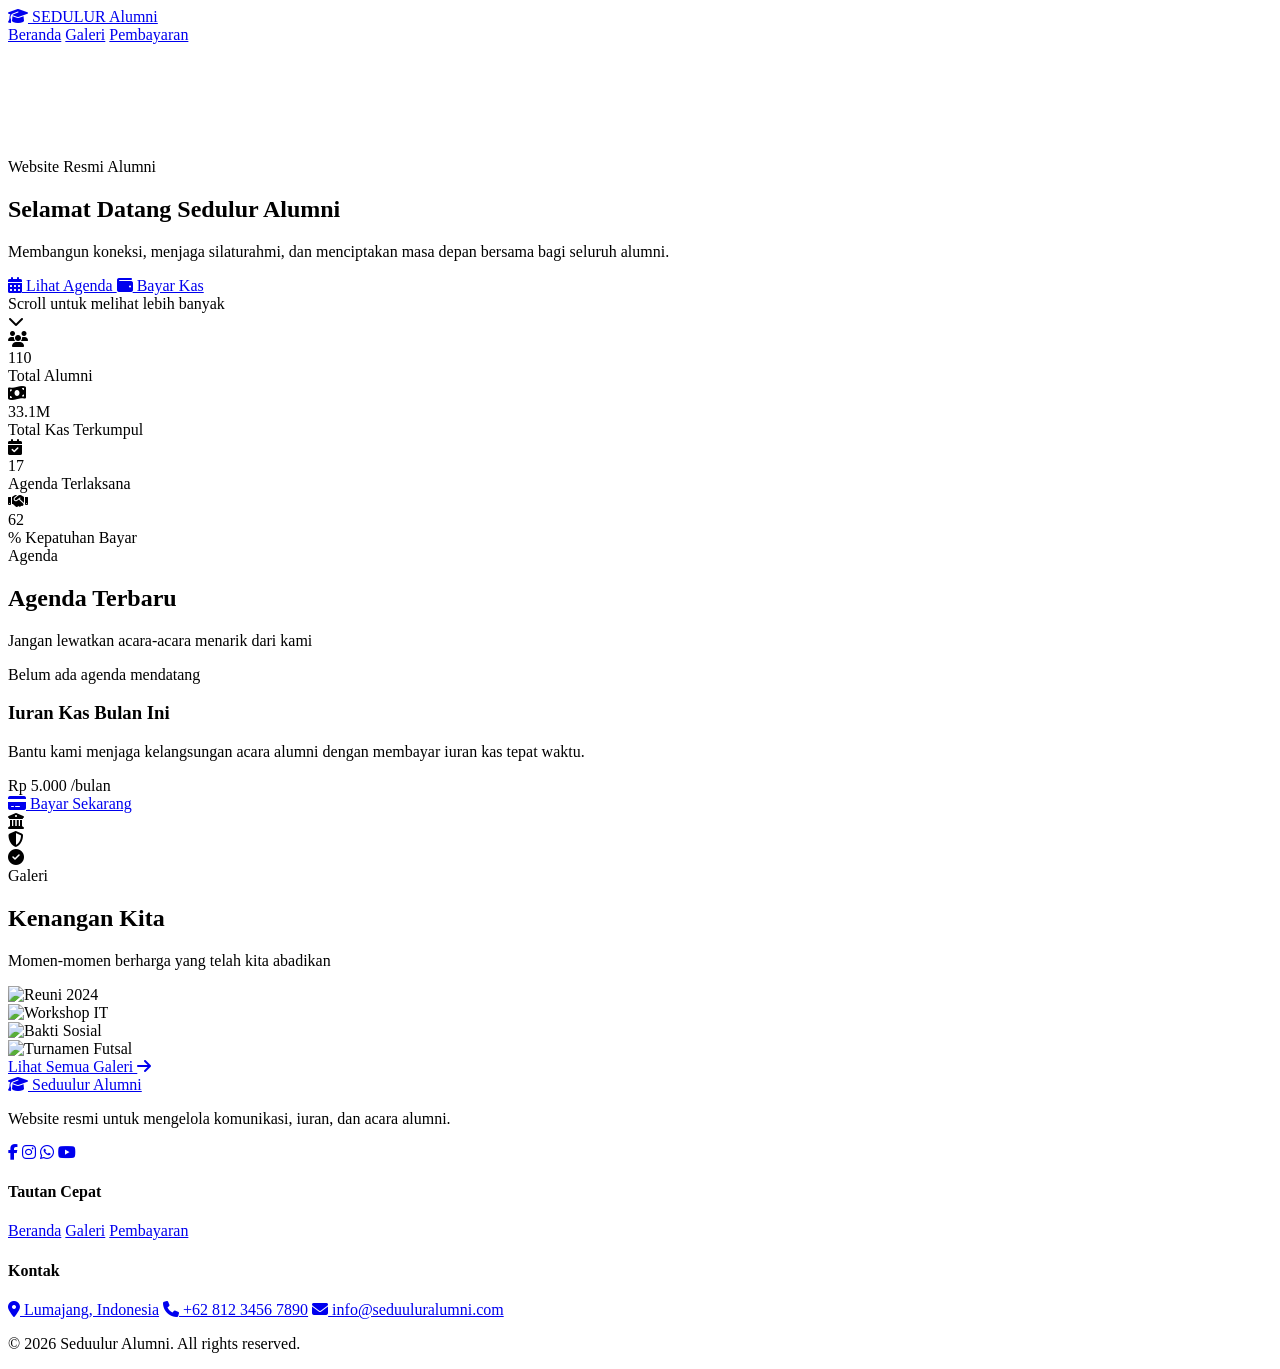
==== index.html @ 1ff2e964 "Add files via upload" ====
<!DOCTYPE html>
<html lang="id">
<head>
    <meta charset="UTF-8">
    <meta name="viewport" content="width=device-width, initial-scale=1.0">
    <title>Sedulur Alumni - Website Resmi</title>
    <link rel="preconnect" href="https://fonts.googleapis.com">
    <link rel="preconnect" href="https://fonts.gstatic.com" crossorigin>
    <link href="https://fonts.googleapis.com/css2?family=Outfit:wght@300;400;500;600;700;800;900&family=Plus+Jakarta+Sans:wght@300;400;500;600;700&display=swap" rel="stylesheet">
    <link rel="stylesheet" href="https://cdnjs.cloudflare.com/ajax/libs/font-awesome/6.5.1/css/all.min.css">
    <link rel="stylesheet" href="css/styles.css">
</head>
<body>
    <!-- Navigation -->
    <nav class="navbar" id="navbar">
        <div class="nav-container">
            <a href="index.html" class="nav-logo">
                <span class="logo-icon"><i class="fas fa-graduation-cap"></i></span>
                <span class="logo-text">SEDULUR Alumni</span>
            </a>
            <div class="nav-menu" id="navMenu">
                <a href="index.html" class="nav-link active">Beranda</a>
                <a href="gallery.html" class="nav-link">Galeri</a>
                <a href="payments.html" class="nav-link">Pembayaran</a>
            </div>
            <div class="nav-toggle" id="navToggle">
                <span></span>
                <span></span>
                <span></span>
            </div>
        </div>
    </nav>

    <!-- Hero Section -->
    <section class="hero">
        <div class="hero-particles" id="particles"></div>
        <div class="hero-glow"></div>
        <div class="hero-content">
            <div class="hero-badge" data-aos="fade-down" data-aos-duration="1200">Website Resmi Alumni</div>
            <h1 class="hero-title">
                <span class="title-line" data-aos="fade-up" data-aos-duration="1000" data-aos-delay="200">
                    <span class="welcome-text">Selamat Datang</span>
                </span>
                <span class="title-line accent" data-aos="fade-up" data-aos-duration="1000" data-aos-delay="400">
                    <span class="alumni-name">Sedulur Alumni</span>
                </span>
            </h1>
            <p class="hero-subtitle" data-aos="fade-up" data-aos-duration="1000" data-aos-delay="600">Membangun koneksi, menjaga silaturahmi, dan menciptakan masa depan bersama bagi seluruh alumni.</p>
            <div class="hero-buttons" data-aos="fade-up" data-aos-duration="1000" data-aos-delay="800">
                <a href="#agenda" class="btn btn-primary">
                    <i class="fas fa-calendar-alt"></i>
                    Lihat Agenda
                </a>
                <a href="payments.html" class="btn btn-secondary">
                    <i class="fas fa-wallet"></i>
                    Bayar Kas
                </a>
            </div>
        </div>
        <div class="hero-scroll">
            <span>Scroll untuk melihat lebih banyak</span>
            <div class="scroll-indicator">
                <i class="fas fa-chevron-down"></i>
            </div>
        </div>
    </section>

    <!-- Stats Section -->
    <section class="stats">
        <div class="container">
            <div class="stats-grid">
                <div class="stat-card" data-aos="fade-up" data-aos-duration="800" data-aos-delay="100">
                    <div class="stat-icon">
                        <i class="fas fa-users"></i>
                    </div>
                    <div class="stat-number" data-target="150">0</div>
                    <div class="stat-label">Total Alumni</div>
                </div>
                <div class="stat-card" data-aos="fade-up" data-aos-duration="800" data-aos-delay="200">
                    <div class="stat-icon">
                        <i class="fas fa-money-bill-wave"></i>
                    </div>
                    <div class="stat-number" data-target="45000000">0</div>
                    <div class="stat-label">Total Kas Terkumpul</div>
                </div>
                <div class="stat-card" data-aos="fade-up" data-aos-duration="800" data-aos-delay="300">
                    <div class="stat-icon">
                        <i class="fas fa-calendar-check"></i>
                    </div>
                    <div class="stat-number" data-target="24">0</div>
                    <div class="stat-label">Agenda Terlaksana</div>
                </div>
                <div class="stat-card" data-aos="fade-up" data-aos-duration="800" data-aos-delay="400">
                    <div class="stat-icon">
                        <i class="fas fa-handshake"></i>
                    </div>
                    <div class="stat-number" data-target="85">0</div>
                    <div class="stat-label">% Kepatuhan Bayar</div>
                </div>
            </div>
        </div>
    </section>

    <!-- Agenda Section -->
    <section class="agenda" id="agenda">
        <div class="container">
            <div class="section-header">
                <span class="section-tag">Agenda</span>
                <h2 class="section-title">Agenda Terbaru</h2>
                <p class="section-subtitle">Jangan lewatkan acara-acara menarik dari kami</p>
            </div>
            <div class="agenda-grid" id="agendaGrid">
                <!-- Agenda items will be loaded dynamically -->
            </div>
        </div>
    </section>

    <!-- Quick Payment Section -->
    <section class="quick-payment">
        <div class="container">
            <div class="payment-card">
                <div class="payment-info">
                    <h3>Iuran Kas Bulan Ini</h3>
                    <p>Bantu kami menjaga kelangsungan acara alumni dengan membayar iuran kas tepat waktu.</p>
                    <div class="payment-amount">
                        <span class="currency">Rp</span>
                        <span class="amount">5.000</span>
                        <span class="period">/bulan</span>
                    </div>
                    <a href="payments.html" class="btn btn-primary">
                        <i class="fas fa-credit-card"></i>
                        Bayar Sekarang
                    </a>
                </div>
                <div class="payment-visual">
                    <div class="floating-cards">
                        <div class="float-card card-1"><i class="fas fa-university"></i></div>
                        <div class="float-card card-2"><i class="fas fa-shield-alt"></i></div>
                        <div class="float-card card-3"><i class="fas fa-check-circle"></i></div>
                    </div>
                </div>
            </div>
        </div>
    </section>

    <!-- Gallery Preview -->
    <section class="gallery-preview">
        <div class="container">
            <div class="section-header">
                <span class="section-tag">Galeri</span>
                <h2 class="section-title">Kenangan Kita</h2>
                <p class="section-subtitle">Momen-momen berharga yang telah kita abadikan</p>
            </div>
            <div class="gallery-grid" id="galleryPreview">
                <!-- Gallery items will be loaded dynamically -->
            </div>
            <div class="gallery-more">
                <a href="gallery.html" class="btn btn-outline">
                    Lihat Semua Galeri
                    <i class="fas fa-arrow-right"></i>
                </a>
            </div>
        </div>
    </section>

    <!-- Footer -->
    <footer class="footer">
        <div class="container">
            <div class="footer-grid">
                <div class="footer-brand">
                    <a href="index.html" class="footer-logo">
                        <i class="fas fa-graduation-cap"></i>
                        <span>Seduulur Alumni</span>
                    </a>
                    <p>Website resmi untuk mengelola komunikasi, iuran, dan acara alumni.</p>
                    <div class="footer-social">
                        <a href="#"><i class="fab fa-facebook-f"></i></a>
                        <a href="#"><i class="fab fa-instagram"></i></a>
                        <a href="#"><i class="fab fa-whatsapp"></i></a>
                        <a href="#"><i class="fab fa-youtube"></i></a>
                    </div>
                </div>
                <div class="footer-links">
                    <h4>Tautan Cepat</h4>
                    <a href="index.html">Beranda</a>
                    <a href="gallery.html">Galeri</a>
                    <a href="payments.html">Pembayaran</a>
                </div>
                <div class="footer-links">
                    <h4>Kontak</h4>
                    <a href="#"><i class="fas fa-map-marker-alt"></i> Lumajang, Indonesia</a>
                    <a href="#"><i class="fas fa-phone"></i> +62 812 3456 7890</a>
                    <a href="#"><i class="fas fa-envelope"></i> info@seduuluralumni.com</a>
                </div>
            </div>
            <div class="footer-bottom">
                <p>&copy; 2026 Seduulur Alumni. All rights reserved.</p>
            </div>
        </div>
    </footer>

    <script src="data.js"></script>
    <script src="app.js"></script>
</body>
</html>
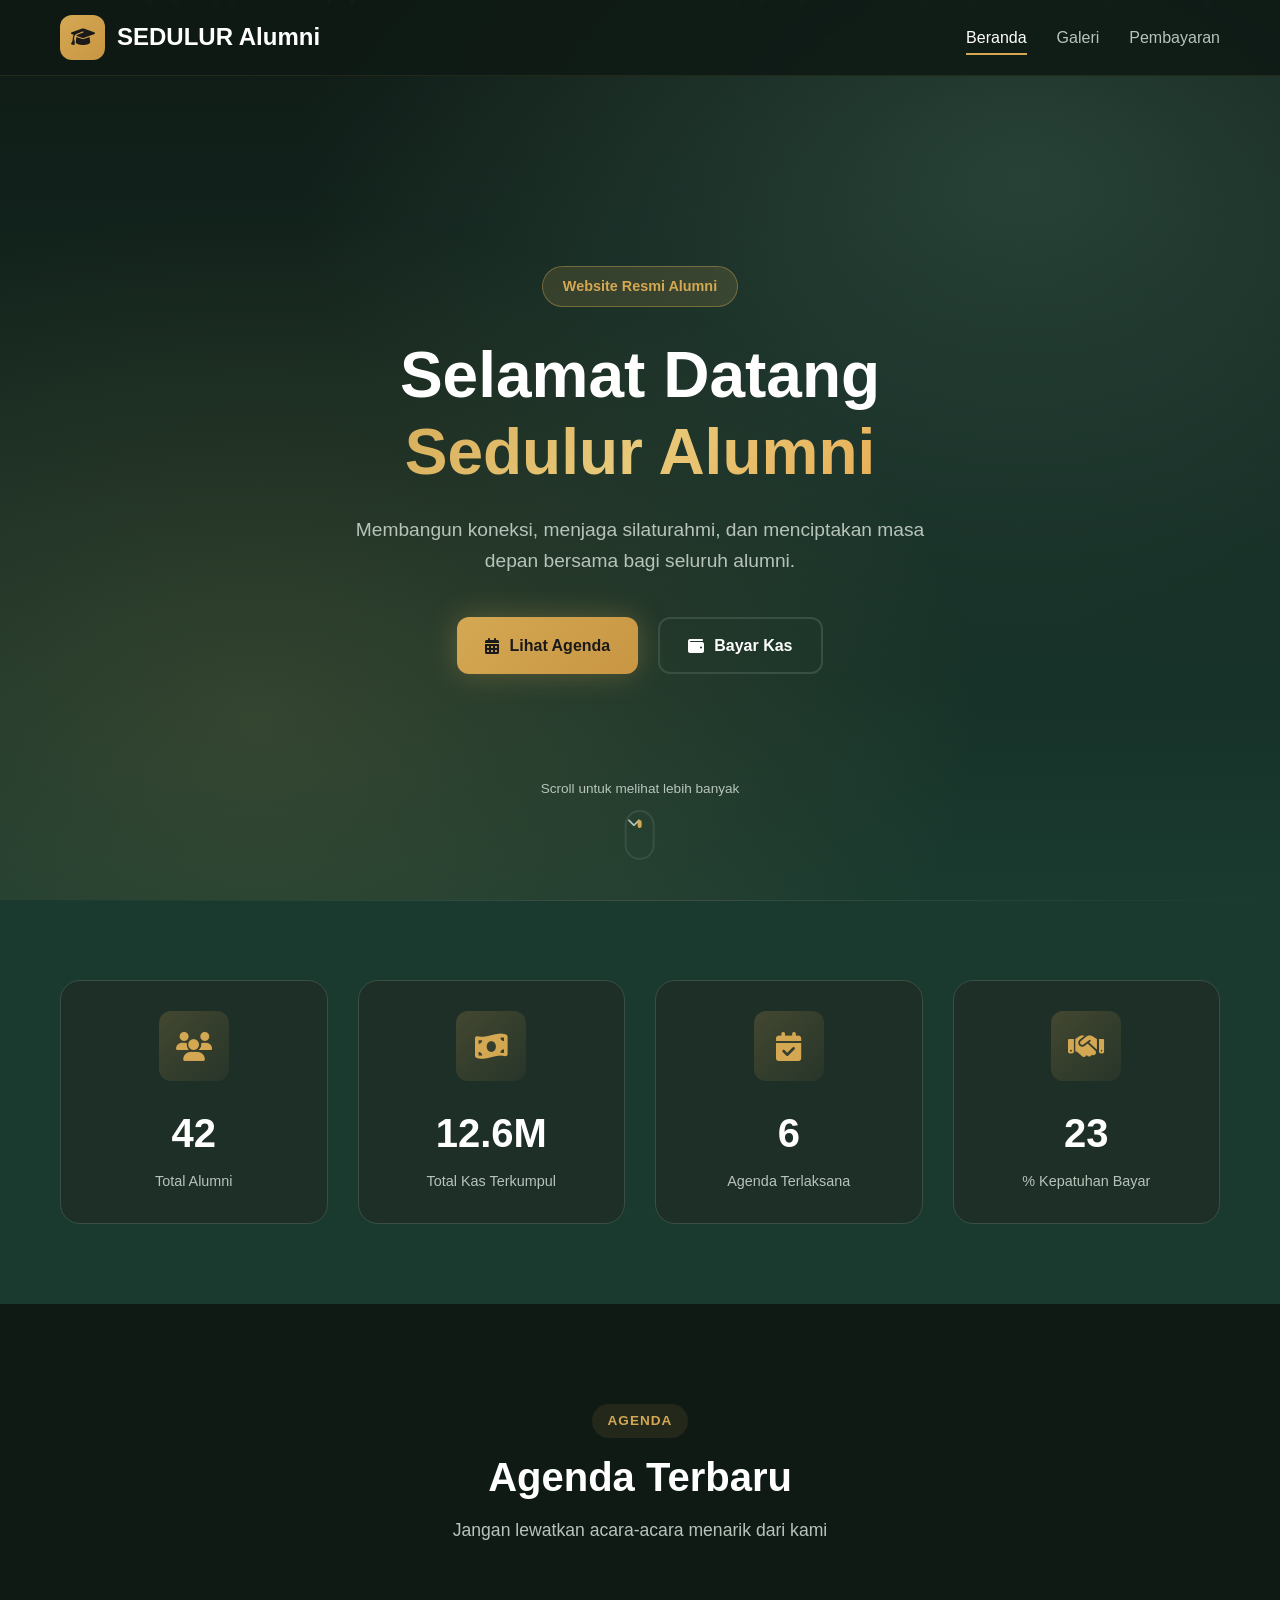
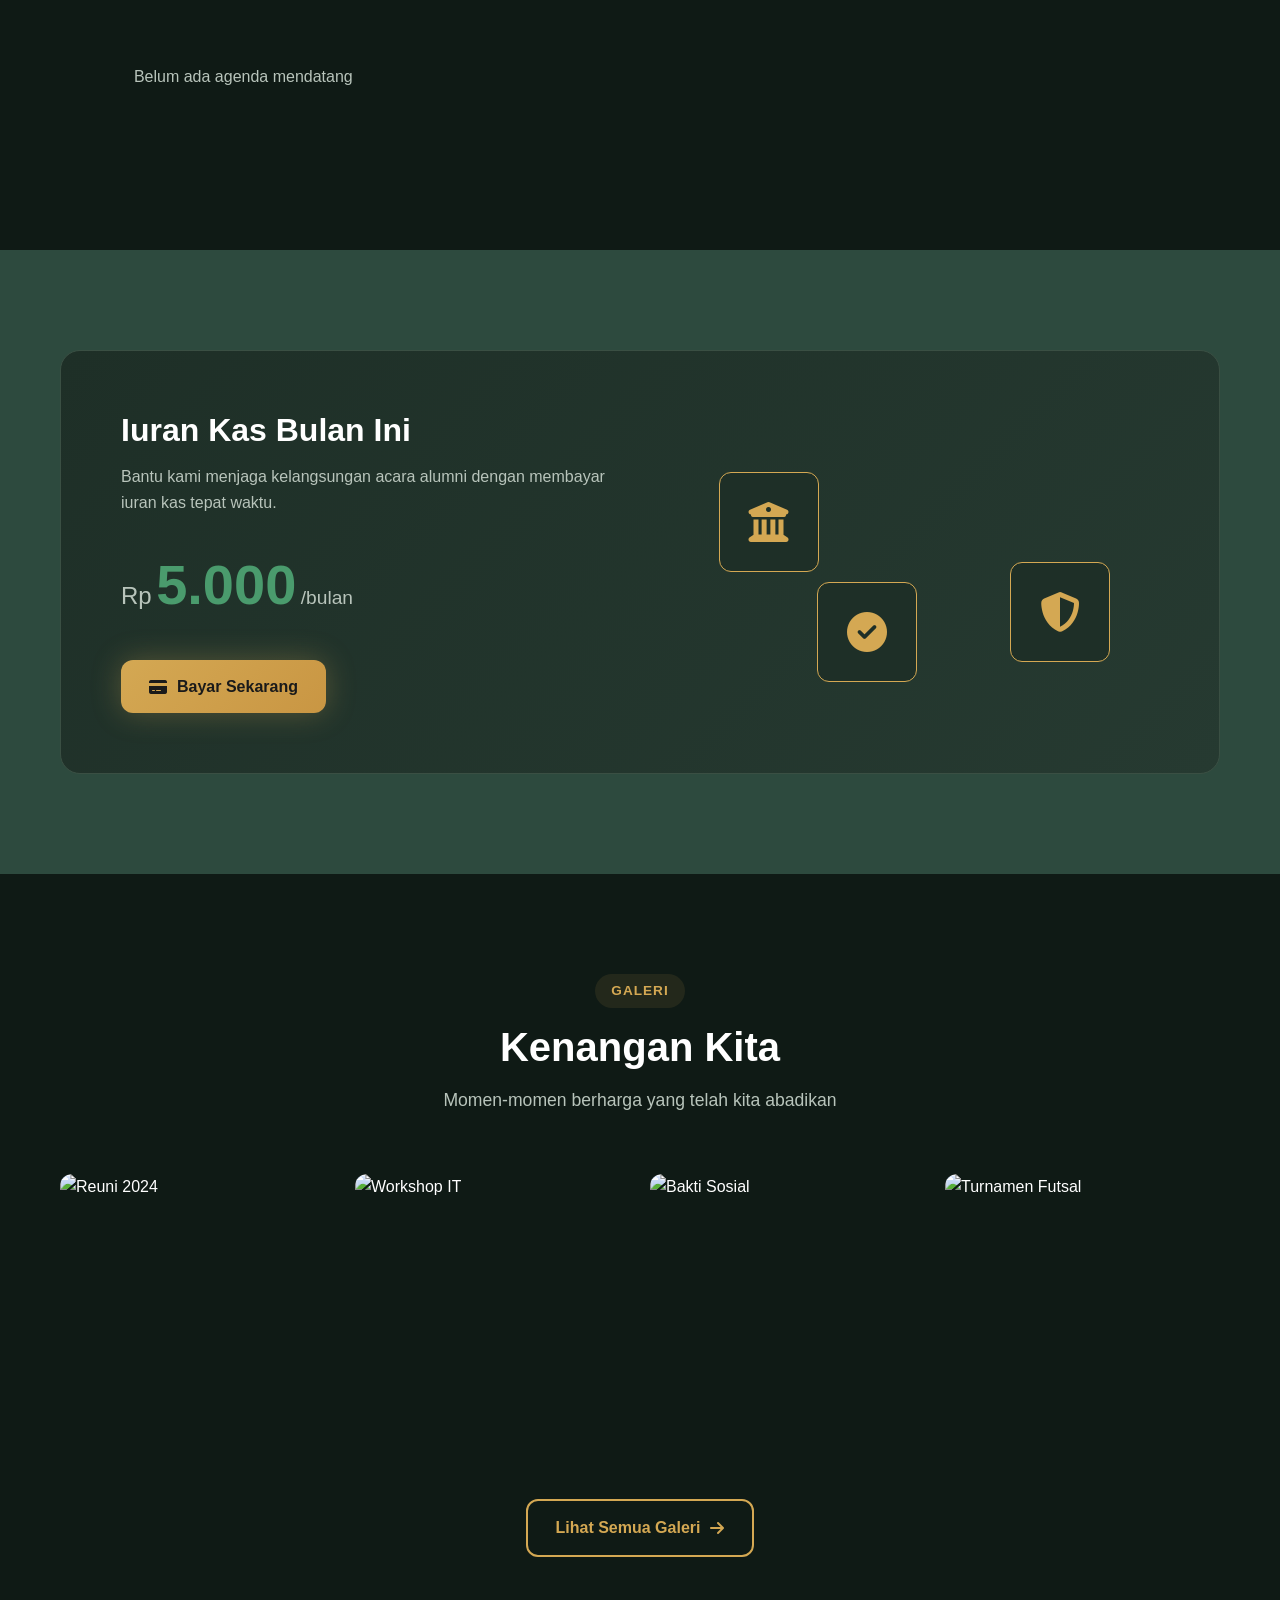
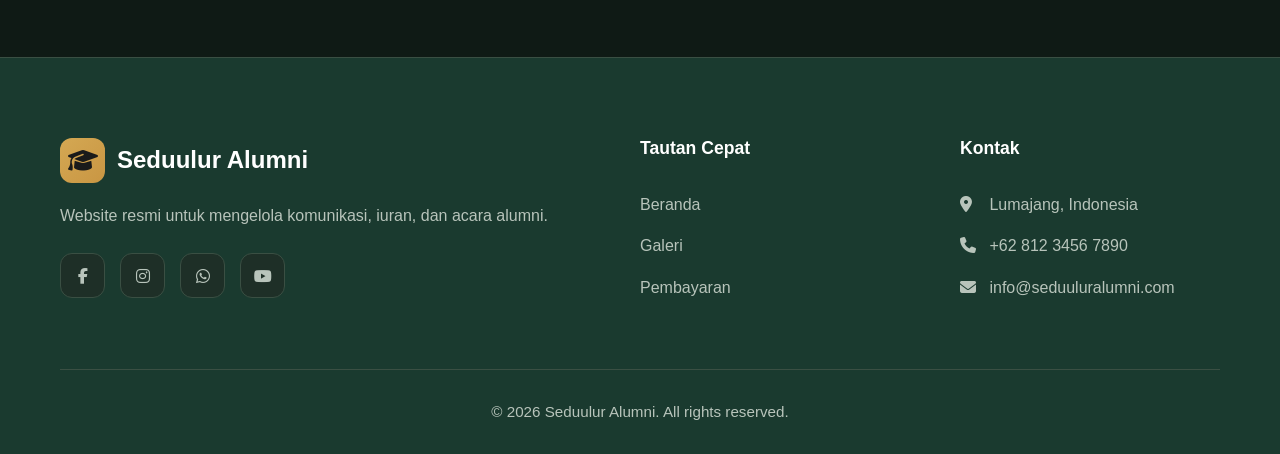
==== commit bc16a591: "Refactor index.html for improved structure and styling Updated HTML structure and styles for the Sed" ====
--- a/index.html
+++ b/index.html
@@ -8,7 +8,7 @@
     <link rel="preconnect" href="https://fonts.gstatic.com" crossorigin>
     <link href="https://fonts.googleapis.com/css2?family=Outfit:wght@300;400;500;600;700;800;900&family=Plus+Jakarta+Sans:wght@300;400;500;600;700&display=swap" rel="stylesheet">
     <link rel="stylesheet" href="https://cdnjs.cloudflare.com/ajax/libs/font-awesome/6.5.1/css/all.min.css">
-    <link rel="stylesheet" href="css/styles.css">
+    <link rel="stylesheet" href="./style.css">
 </head>
 <body>
     <!-- Navigation -->
--- a/style.css
+++ b/style.css
@@ -0,0 +1,2473 @@
+/* ========================================
+   SEDULUR ALUMNI - Modern Monaster Theme
+   ======================================== */
+
+/* CSS Variables - Monaster Modern Theme */
+:root {
+    --primary: #1a3a2f;        /* Dark Forest Green */
+    --secondary: #2d4a3e;      /* Medium Green */
+    --accent: #d4a853;         /* Gold - traditional color */
+    --accent-light: #e8c97a;   /* Light Gold */
+    --success: #4a9b6d;        /* Green */
+    --warning: #e8a94d;        /* Warm Orange */
+    --accent-alt: #8b5a2b;     /* Brown - earth tone */
+    
+    --text-primary: #ffffff;
+    --text-secondary: #b8c4bb;
+    --text-muted: #7a8a80;
+    --background: #0f1a15;     /* Very Dark Green */
+    --card-bg: #1e2f27;        /* Dark Green Card */
+    --card-bg-light: #263a31;
+    --border: #3a4f43;
+    
+    --font-heading: 'Outfit', sans-serif;
+    --font-body: 'Plus Jakarta Sans', sans-serif;
+    
+    --transition: all 0.3s ease;
+    --shadow: 0 10px 40px rgba(0, 0, 0, 0.4);
+    --shadow-sm: 0 4px 15px rgba(0, 0, 0, 0.3);
+    --shadow-glow: 0 0 30px rgba(212, 168, 83, 0.3);
+    
+    --radius-sm: 8px;
+    --radius-md: 12px;
+    --radius-lg: 20px;
+    --radius-full: 50px;
+}
+
+/* Reset & Base */
+*, *::before, *::after {
+    margin: 0;
+    padding: 0;
+    box-sizing: border-box;
+}
+
+html {
+    scroll-behavior: smooth;
+}
+
+body {
+    font-family: var(--font-body);
+    background: var(--background);
+    color: var(--text-primary);
+    line-height: 1.6;
+    overflow-x: hidden;
+}
+
+a {
+    text-decoration: none;
+    color: inherit;
+}
+
+ul {
+    list-style: none;
+}
+
+img {
+    max-width: 100%;
+    height: auto;
+}
+
+.container {
+    max-width: 1200px;
+    margin: 0 auto;
+    padding: 0 20px;
+}
+
+/* Typography */
+h1, h2, h3, h4, h5, h6 {
+    font-family: var(--font-heading);
+    font-weight: 700;
+    line-height: 1.2;
+}
+
+h1 { font-size: 3.5rem; }
+h2 { font-size: 2.5rem; }
+h3 { font-size: 1.75rem; }
+h4 { font-size: 1.25rem; }
+
+/* Buttons */
+.btn {
+    display: inline-flex;
+    align-items: center;
+    justify-content: center;
+    gap: 10px;
+    padding: 14px 28px;
+    font-family: var(--font-body);
+    font-size: 1rem;
+    font-weight: 600;
+    border-radius: var(--radius-md);
+    border: none;
+    cursor: pointer;
+    transition: var(--transition);
+}
+
+.btn-primary {
+    background: linear-gradient(135deg, var(--accent), #c99643);
+    color: #1a1a1a;
+    box-shadow: var(--shadow-glow);
+}
+
+.btn-primary:hover {
+    transform: translateY(-3px);
+    box-shadow: 0 15px 40px rgba(212, 168, 83, 0.4);
+}
+
+.btn-secondary {
+    background: transparent;
+    color: var(--text-primary);
+    border: 2px solid var(--border);
+}
+
+.btn-secondary:hover {
+    border-color: var(--accent);
+    color: var(--accent);
+}
+
+.btn-outline {
+    background: transparent;
+    border: 2px solid var(--accent);
+    color: var(--accent);
+}
+
+.btn-outline:hover {
+    background: var(--accent);
+    color: #1a1a1a;
+}
+
+.btn-block {
+    width: 100%;
+}
+
+/* ========================================
+   Navigation
+   ======================================== */
+.navbar {
+    position: fixed;
+    top: 0;
+    left: 0;
+    right: 0;
+    z-index: 1000;
+    padding: 15px 0;
+    transition: var(--transition);
+    background: rgba(15, 26, 21, 0.9);
+    backdrop-filter: blur(20px);
+    border-bottom: 1px solid rgba(212, 168, 83, 0.1);
+}
+
+.navbar.scrolled {
+    background: rgba(15, 26, 21, 0.98);
+    padding: 10px 0;
+    box-shadow: var(--shadow-sm);
+}
+
+.nav-container {
+    max-width: 1200px;
+    margin: 0 auto;
+    padding: 0 20px;
+    display: flex;
+    align-items: center;
+    justify-content: space-between;
+}
+
+.nav-logo {
+    display: flex;
+    align-items: center;
+    gap: 12px;
+    font-family: var(--font-heading);
+    font-size: 1.5rem;
+    font-weight: 700;
+}
+
+.logo-icon {
+    width: 45px;
+    height: 45px;
+    display: flex;
+    align-items: center;
+    justify-content: center;
+    background: linear-gradient(135deg, var(--accent), #c99643);
+    border-radius: var(--radius-md);
+    font-size: 1.2rem;
+    color: #1a1a1a;
+}
+
+.nav-menu {
+    display: flex;
+    align-items: center;
+    gap: 30px;
+}
+
+.nav-link {
+    font-weight: 500;
+    color: var(--text-secondary);
+    transition: var(--transition);
+    position: relative;
+}
+
+.nav-link::after {
+    content: '';
+    position: absolute;
+    bottom: -5px;
+    left: 0;
+    width: 0;
+    height: 2px;
+    background: var(--accent);
+    transition: var(--transition);
+}
+
+.nav-link:hover,
+.nav-link.active {
+    color: var(--text-primary);
+}
+
+.nav-link:hover::after,
+.nav-link.active::after {
+    width: 100%;
+}
+
+.nav-toggle {
+    display: none;
+    flex-direction: column;
+    gap: 5px;
+    cursor: pointer;
+}
+
+.nav-toggle span {
+    width: 25px;
+    height: 2px;
+    background: var(--text-primary);
+    transition: var(--transition);
+}
+
+/* ========================================
+   Hero Section
+   ======================================== */
+.hero {
+    min-height: 100vh;
+    display: flex;
+    align-items: center;
+    justify-content: center;
+    position: relative;
+    overflow: hidden;
+    padding: 120px 20px 80px;
+}
+
+.hero::before {
+    content: '';
+    position: absolute;
+    top: 0;
+    left: 0;
+    right: 0;
+    bottom: 0;
+    background: 
+        radial-gradient(ellipse at 20% 80%, rgba(212, 168, 83, 0.15) 0%, transparent 50%),
+        radial-gradient(ellipse at 80% 20%, rgba(45, 74, 62, 0.8) 0%, transparent 50%),
+        linear-gradient(180deg, var(--background) 0%, var(--primary) 100%);
+}
+
+.hero-particles {
+    position: absolute;
+    top: 0;
+    left: 0;
+    right: 0;
+    bottom: 0;
+    overflow: hidden;
+}
+
+.particle {
+    position: absolute;
+    width: 4px;
+    height: 4px;
+    background: var(--accent);
+    border-radius: 50%;
+    opacity: 0.3;
+    animation: float 15s infinite;
+}
+
+@keyframes float {
+    0%, 100% {
+        transform: translateY(100vh) rotate(0deg);
+        opacity: 0;
+    }
+    10% {
+        opacity: 0.3;
+    }
+    90% {
+        opacity: 0.3;
+    }
+    100% {
+        transform: translateY(-100vh) rotate(720deg);
+        opacity: 0;
+    }
+}
+
+.hero-content {
+    position: relative;
+    z-index: 2;
+    text-align: center;
+    max-width: 800px;
+}
+
+.hero-badge {
+    display: inline-block;
+    padding: 8px 20px;
+    background: rgba(212, 168, 83, 0.15);
+    border: 1px solid rgba(212, 168, 83, 0.4);
+    border-radius: var(--radius-full);
+    color: var(--accent);
+    font-size: 0.9rem;
+    font-weight: 600;
+    margin-bottom: 30px;
+    animation: fadeInDown 0.8s ease;
+}
+
+.hero-title {
+    font-size: 4rem;
+    font-weight: 800;
+    margin-bottom: 25px;
+    animation: fadeInUp 0.8s ease 0.2s both;
+}
+
+.title-line {
+    display: block;
+}
+
+.title-line.accent {
+    background: linear-gradient(135deg, var(--accent), #e8c97a, var(--warning));
+    -webkit-background-clip: text;
+    -webkit-text-fill-color: transparent;
+    background-clip: text;
+    animation: shimmer 3s ease infinite;
+}
+
+@keyframes shimmer {
+    0%, 100% { background-position: 0% 50%; }
+    50% { background-position: 100% 50%; }
+}
+
+.hero-subtitle {
+    font-size: 1.2rem;
+    color: var(--text-secondary);
+    margin-bottom: 40px;
+    max-width: 600px;
+    margin-left: auto;
+    margin-right: auto;
+    animation: fadeInUp 0.8s ease 0.4s both;
+}
+
+.hero-buttons {
+    display: flex;
+    gap: 20px;
+    justify-content: center;
+    animation: fadeInUp 0.8s ease 0.6s both;
+}
+
+.hero-scroll {
+    position: absolute;
+    bottom: 40px;
+    left: 50%;
+    transform: translateX(-50%);
+    display: flex;
+    flex-direction: column;
+    align-items: center;
+    gap: 10px;
+    color: var(--text-secondary);
+    font-size: 0.85rem;
+    animation: bounce 2s infinite;
+}
+
+.scroll-indicator {
+    width: 30px;
+    height: 50px;
+    border: 2px solid var(--border);
+    border-radius: 20px;
+    position: relative;
+}
+
+.scroll-indicator::before {
+    content: '';
+    position: absolute;
+    top: 8px;
+    left: 50%;
+    transform: translateX(-50%);
+    width: 4px;
+    height: 8px;
+    background: var(--accent);
+    border-radius: 2px;
+    animation: scrollDot 2s infinite;
+}
+
+@keyframes scrollDot {
+    0%, 100% { top: 8px; opacity: 1; }
+    50% { top: 25px; opacity: 0.3; }
+}
+
+@keyframes fadeInDown {
+    from { opacity: 0; transform: translateY(-30px); }
+    to { opacity: 1; transform: translateY(0); }
+}
+
+@keyframes fadeInUp {
+    from { opacity: 0; transform: translateY(30px); }
+    to { opacity: 1; transform: translateY(0); }
+}
+
+@keyframes bounce {
+    0%, 100% { transform: translateX(-50%) translateY(0); }
+    50% { transform: translateX(-50%) translateY(-10px); }
+}
+
+/* Slo-mo animations for hero */
+.hero-title .title-line {
+    opacity: 0;
+    transform: translateY(50px) scale(0.95);
+    animation: heroTextReveal 1.5s cubic-bezier(0.25, 0.46, 0.45, 0.94) forwards;
+}
+
+.hero-title .title-line:nth-child(1) { animation-delay: 0.3s; }
+.hero-title .title-line:nth-child(2) { animation-delay: 0.8s; }
+
+@keyframes heroTextReveal {
+    to {
+        opacity: 1;
+        transform: translateY(0) scale(1);
+    }
+}
+
+.hero-subtitle {
+    opacity: 0;
+    animation: fadeInUp 1s ease 1.2s forwards;
+}
+
+.hero-buttons {
+    opacity: 0;
+    animation: fadeInUp 1s ease 1.5s forwards;
+}
+
+/* ========================================
+   Stats Section
+   ======================================== */
+.stats {
+    padding: 80px 0;
+    background: var(--primary);
+    position: relative;
+}
+
+.stats::before {
+    content: '';
+    position: absolute;
+    top: 0;
+    left: 0;
+    right: 0;
+    height: 1px;
+    background: linear-gradient(90deg, transparent, var(--border), transparent);
+}
+
+.stats-grid {
+    display: grid;
+    grid-template-columns: repeat(4, 1fr);
+    gap: 30px;
+}
+
+.stat-card {
+    background: var(--card-bg);
+    border: 1px solid var(--border);
+    border-radius: var(--radius-lg);
+    padding: 30px;
+    text-align: center;
+    transition: var(--transition);
+}
+
+.stat-card:hover {
+    transform: translateY(-10px);
+    border-color: var(--accent);
+    box-shadow: var(--shadow-glow);
+}
+
+.stat-icon {
+    width: 70px;
+    height: 70px;
+    margin: 0 auto 20px;
+    display: flex;
+    align-items: center;
+    justify-content: center;
+    background: linear-gradient(135deg, rgba(212, 168, 83, 0.2), rgba(212, 168, 83, 0.05));
+    border-radius: var(--radius-md);
+    font-size: 1.8rem;
+    color: var(--accent);
+}
+
+.stat-number {
+    font-family: var(--font-heading);
+    font-size: 2.5rem;
+    font-weight: 700;
+    margin-bottom: 5px;
+    color: var(--text-primary);
+}
+
+.stat-label {
+    color: var(--text-secondary);
+    font-size: 0.95rem;
+}
+
+/* ========================================
+   Sections Common
+   ======================================== */
+.section-header {
+    text-align: center;
+    margin-bottom: 60px;
+}
+
+.section-tag {
+    display: inline-block;
+    padding: 6px 16px;
+    background: rgba(212, 168, 83, 0.1);
+    border-radius: var(--radius-full);
+    color: var(--accent);
+    font-size: 0.85rem;
+    font-weight: 600;
+    text-transform: uppercase;
+    letter-spacing: 1px;
+    margin-bottom: 15px;
+}
+
+.section-title {
+    margin-bottom: 15px;
+}
+
+.section-subtitle {
+    color: var(--text-secondary);
+    font-size: 1.1rem;
+}
+
+/* ========================================
+   Agenda Section
+   ======================================== */
+.agenda {
+    padding: 100px 0;
+}
+
+.agenda-grid {
+    display: grid;
+    grid-template-columns: repeat(3, 1fr);
+    gap: 30px;
+}
+
+.agenda-card {
+    background: var(--card-bg);
+    border: 1px solid var(--border);
+    border-radius: var(--radius-lg);
+    overflow: hidden;
+    transition: var(--transition);
+}
+
+.agenda-card:hover {
+    transform: translateY(-10px);
+    border-color: var(--accent);
+    box-shadow: var(--shadow-glow);
+}
+
+.agenda-image {
+    height: 180px;
+    background-size: cover;
+    background-position: center;
+    position: relative;
+}
+
+.agenda-image::after {
+    content: '';
+    position: absolute;
+    bottom: 0;
+    left: 0;
+    right: 0;
+    height: 60%;
+    background: linear-gradient(to top, var(--card-bg), transparent);
+}
+
+.agenda-badge {
+    position: absolute;
+    top: 15px;
+    right: 15px;
+    padding: 6px 12px;
+    background: var(--accent);
+    border-radius: var(--radius-full);
+    font-size: 0.8rem;
+    font-weight: 600;
+    z-index: 1;
+    color: #1a1a1a;
+}
+
+.agenda-content {
+    padding: 25px;
+}
+
+.agenda-date {
+    display: flex;
+    align-items: center;
+    gap: 8px;
+    color: var(--accent);
+    font-size: 0.9rem;
+    font-weight: 600;
+    margin-bottom: 12px;
+}
+
+.agenda-title {
+    font-size: 1.25rem;
+    margin-bottom: 10px;
+}
+
+.agenda-desc {
+    color: var(--text-secondary);
+    font-size: 0.95rem;
+    margin-bottom: 15px;
+    display: -webkit-box;
+    -webkit-line-clamp: 2;
+    -webkit-box-orient: vertical;
+    overflow: hidden;
+}
+
+.agenda-location {
+    display: flex;
+    align-items: center;
+    gap: 8px;
+    color: var(--text-secondary);
+    font-size: 0.9rem;
+}
+
+/* ========================================
+   Quick Payment Section
+   ======================================== */
+.quick-payment {
+    padding: 100px 0;
+    background: var(--secondary);
+}
+
+.payment-card {
+    background: linear-gradient(135deg, var(--card-bg), var(--card-bg-light));
+    border: 1px solid var(--border);
+    border-radius: var(--radius-lg);
+    padding: 60px;
+    display: grid;
+    grid-template-columns: 1fr 1fr;
+    gap: 60px;
+    align-items: center;
+}
+
+.payment-info h3 {
+    font-size: 2rem;
+    margin-bottom: 15px;
+}
+
+.payment-info p {
+    color: var(--text-secondary);
+    margin-bottom: 25px;
+}
+
+.payment-amount {
+    margin-bottom: 30px;
+}
+
+.payment-amount .currency {
+    font-size: 1.5rem;
+    color: var(--text-secondary);
+}
+
+.payment-amount .amount {
+    font-family: var(--font-heading);
+    font-size: 3.5rem;
+    font-weight: 700;
+    color: var(--success);
+}
+
+.payment-amount .period {
+    font-size: 1.2rem;
+    color: var(--text-secondary);
+}
+
+.payment-visual {
+    position: relative;
+    height: 300px;
+}
+
+.floating-cards {
+    position: relative;
+    width: 100%;
+    height: 100%;
+}
+
+.float-card {
+    position: absolute;
+    width: 100px;
+    height: 100px;
+    background: var(--card-bg);
+    border: 1px solid var(--accent);
+    border-radius: var(--radius-md);
+    display: flex;
+    align-items: center;
+    justify-content: center;
+    font-size: 2.5rem;
+    color: var(--accent);
+    animation: floatCard 6s ease-in-out infinite;
+}
+
+.float-card:nth-child(1) { top: 20%; left: 10%; animation-delay: 0s; }
+.float-card:nth-child(2) { top: 50%; right: 10%; animation-delay: 2s; }
+.float-card:nth-child(3) { bottom: 10%; left: 30%; animation-delay: 4s; }
+
+@keyframes floatCard {
+    0%, 100% { transform: translateY(0) rotate(0deg); }
+    50% { transform: translateY(-20px) rotate(5deg); }
+}
+
+/* ========================================
+   Gallery Preview
+   ======================================== */
+.gallery-preview {
+    padding: 100px 0;
+}
+
+.gallery-grid {
+    display: grid;
+    grid-template-columns: repeat(4, 1fr);
+    gap: 20px;
+}
+
+.gallery-item {
+    aspect-ratio: 1;
+    border-radius: var(--radius-md);
+    overflow: hidden;
+    cursor: pointer;
+    position: relative;
+}
+
+.gallery-item img {
+    width: 100%;
+    height: 100%;
+    object-fit: cover;
+    transition: var(--transition);
+}
+
+.gallery-item:hover img {
+    transform: scale(1.1);
+}
+
+.gallery-item::after {
+    content: '';
+    position: absolute;
+    inset: 0;
+    background: linear-gradient(to top, rgba(0,0,0,0.5), transparent);
+    opacity: 0;
+    transition: var(--transition);
+}
+
+.gallery-item:hover::after {
+    opacity: 1;
+}
+
+.gallery-more {
+    text-align: center;
+    margin-top: 50px;
+}
+
+/* ========================================
+   Page Header
+   ======================================== */
+.page-header {
+    padding: 150px 0 80px;
+    position: relative;
+    background: var(--primary);
+    overflow: hidden;
+}
+
+.page-header-bg {
+    position: absolute;
+    inset: 0;
+    background: 
+        radial-gradient(ellipse at 50% 100%, rgba(212, 168, 83, 0.2) 0%, transparent 60%);
+}
+
+.page-header-content {
+    position: relative;
+    z-index: 1;
+    text-align: center;
+}
+
+.page-header h1 {
+    font-size: 3rem;
+    margin-bottom: 15px;
+    animation: fadeInUp 0.6s ease;
+}
+
+.page-header p {
+    color: var(--text-secondary);
+    font-size: 1.2rem;
+    animation: fadeInUp 0.6s ease 0.2s both;
+}
+
+/* ========================================
+   Gallery Page
+   ======================================== */
+.gallery-section {
+    padding: 80px 0;
+}
+
+.gallery-filter {
+    display: flex;
+    gap: 15px;
+    justify-content: center;
+    margin-bottom: 50px;
+    flex-wrap: wrap;
+}
+
+.filter-btn {
+    padding: 12px 24px;
+    background: var(--card-bg);
+    border: 1px solid var(--border);
+    border-radius: var(--radius-full);
+    color: var(--text-secondary);
+    font-family: var(--font-body);
+    font-size: 0.95rem;
+    cursor: pointer;
+    transition: var(--transition);
+    display: flex;
+    align-items: center;
+    gap: 8px;
+}
+
+.filter-btn:hover,
+.filter-btn.active {
+    background: var(--accent);
+    border-color: var(--accent);
+    color: #1a1a1a;
+}
+
+.gallery-grid-full {
+    display: grid;
+    grid-template-columns: repeat(4, 1fr);
+    gap: 25px;
+}
+
+/* ========================================
+   Lightbox
+   ======================================== */
+.lightbox {
+    position: fixed;
+    inset: 0;
+    background: rgba(0, 0, 0, 0.95);
+    z-index: 2000;
+    display: none;
+    align-items: center;
+    justify-content: center;
+}
+
+.lightbox.active {
+    display: flex;
+    animation: fadeIn 0.3s ease;
+}
+
+.lightbox-content {
+    position: relative;
+    max-width: 90%;
+    max-height: 90%;
+}
+
+.lightbox-image img {
+    max-width: 100%;
+    max-height: 80vh;
+    border-radius: var(--radius-md);
+}
+
+.lightbox-info {
+    text-align: center;
+    padding: 20px;
+}
+
+.lightbox-info h3 {
+    margin-bottom: 10px;
+}
+
+.lightbox-info p {
+    color: var(--text-secondary);
+}
+
+.lightbox-close {
+    position: absolute;
+    top: -50px;
+    right: 0;
+    background: none;
+    border: none;
+    color: white;
+    font-size: 1.5rem;
+    cursor: pointer;
+}
+
+.lightbox-nav {
+    position: absolute;
+    top: 50%;
+    transform: translateY(-50%);
+    background: var(--card-bg);
+    border: 1px solid var(--border);
+    width: 50px;
+    height: 50px;
+    border-radius: 50%;
+    color: white;
+    font-size: 1.2rem;
+    cursor: pointer;
+    transition: var(--transition);
+}
+
+.lightbox-prev { left: -80px; }
+.lightbox-next { right: -80px; }
+
+.lightbox-nav:hover {
+    background: var(--accent);
+    border-color: var(--accent);
+    color: #1a1a1a;
+}
+
+@keyframes fadeIn {
+    from { opacity: 0; }
+    to { opacity: 1; }
+}
+
+/* ========================================
+   Payment Section
+   ======================================== */
+.payment-section {
+    padding: 80px 0;
+}
+
+.payment-layout {
+    display: grid;
+    grid-template-columns: 2fr 1fr;
+    gap: 40px;
+}
+
+.payment-form-card {
+    background: var(--card-bg);
+    border: 1px solid var(--border);
+    border-radius: var(--radius-lg);
+    padding: 40px;
+}
+
+.card-header {
+    margin-bottom: 30px;
+}
+
+.card-header h2 {
+    display: flex;
+    align-items: center;
+    gap: 12px;
+    font-size: 1.5rem;
+}
+
+.payment-form .form-group {
+    margin-bottom: 25px;
+    position: relative;
+}
+
+.payment-form label {
+    display: block;
+    margin-bottom: 8px;
+    font-weight: 500;
+    color: var(--text-secondary);
+}
+
+.payment-form input,
+.payment-form select,
+.payment-form textarea {
+    width: 100%;
+    padding: 14px 16px;
+    padding-left: 45px;
+    background: var(--background);
+    border: 1px solid var(--border);
+    border-radius: var(--radius-md);
+    color: var(--text-primary);
+    font-family: var(--font-body);
+    font-size: 1rem;
+    transition: var(--transition);
+}
+
+.payment-form input:focus,
+.payment-form select:focus,
+.payment-form textarea:focus {
+    outline: none;
+    border-color: var(--accent);
+    box-shadow: 0 0 0 3px rgba(212, 168, 83, 0.1);
+}
+
+.form-icon {
+    position: absolute;
+    left: 15px;
+    bottom: 14px;
+    color: var(--text-secondary);
+}
+
+.form-row {
+    display: grid;
+    grid-template-columns: 1fr 1fr;
+    gap: 20px;
+}
+
+.input-with-prefix {
+    display: flex;
+    align-items: center;
+}
+
+.input-with-prefix .prefix {
+    padding: 14px 16px;
+    background: var(--secondary);
+    border: 1px solid var(--border);
+    border-right: none;
+    border-radius: var(--radius-md) 0 0 var(--radius-md);
+    color: var(--text-secondary);
+}
+
+.input-with-prefix input {
+    border-radius: 0 var(--radius-md) var(--radius-md) 0;
+    padding-left: 16px;
+}
+
+.file-upload {
+    position: relative;
+}
+
+.file-upload input {
+    position: absolute;
+    inset: 0;
+    opacity: 0;
+    cursor: pointer;
+}
+
+.file-upload-label {
+    padding: 40px;
+    border: 2px dashed var(--border);
+    border-radius: var(--radius-md);
+    text-align: center;
+    color: var(--text-secondary);
+    transition: var(--transition);
+}
+
+.file-upload:hover .file-upload-label {
+    border-color: var(--accent);
+    color: var(--accent);
+}
+
+.file-upload-label i {
+    font-size: 2rem;
+    margin-bottom: 10px;
+    display: block;
+}
+
+.payment-sidebar {
+    display: flex;
+    flex-direction: column;
+    gap: 30px;
+}
+
+.info-card {
+    background: var(--card-bg);
+    border: 1px solid var(--border);
+    border-radius: var(--radius-lg);
+    padding: 30px;
+}
+
+.info-card h3 {
+    display: flex;
+    align-items: center;
+    gap: 10px;
+    font-size: 1.25rem;
+    margin-bottom: 25px;
+    color: var(--accent);
+}
+
+.payment-details .detail-item {
+    display: flex;
+    justify-content: space-between;
+    padding: 12px 0;
+    border-bottom: 1px solid var(--border);
+}
+
+.payment-details .detail-item:last-child {
+    border-bottom: none;
+}
+
+.detail-label {
+    color: var(--text-secondary);
+}
+
+.detail-value {
+    font-weight: 600;
+}
+
+.payment-history {
+    max-height: 300px;
+    overflow-y: auto;
+}
+
+.history-item {
+    display: flex;
+    align-items: center;
+    gap: 12px;
+    padding: 12px;
+    border-radius: var(--radius-md);
+    margin-bottom: 10px;
+    background: var(--background);
+}
+
+.history-icon {
+    width: 40px;
+    height: 40px;
+    display: flex;
+    align-items: center;
+    justify-content: center;
+    background: rgba(74, 155, 109, 0.1);
+    border-radius: 50%;
+    color: var(--success);
+}
+
+.history-info h4 {
+    font-size: 0.95rem;
+    margin-bottom: 2px;
+}
+
+.history-info span {
+    font-size: 0.85rem;
+    color: var(--text-secondary);
+}
+
+/* Payment Details Box */
+.payment-details-box {
+    background: linear-gradient(135deg, var(--secondary), var(--card-bg));
+    border: 1px solid var(--success);
+    border-radius: var(--radius-md);
+    padding: 20px;
+    margin-bottom: 20px;
+    animation: fadeIn 0.5s ease;
+}
+
+.payment-details-content h4 {
+    display: flex;
+    align-items: center;
+    gap: 10px;
+    color: var(--success);
+    margin-bottom: 15px;
+    font-size: 1.1rem;
+}
+
+.payment-details-content .detail-row {
+    display: flex;
+    justify-content: space-between;
+    padding: 8px 0;
+    border-bottom: 1px solid var(--border);
+}
+
+.payment-details-content .detail-row:last-of-type {
+    border-bottom: none;
+}
+
+.payment-details-content .detail-label {
+    color: var(--text-secondary);
+}
+
+.payment-details-content .detail-value {
+    font-weight: 600;
+    color: var(--text-primary);
+}
+
+.copy-btn {
+    display: flex;
+    align-items: center;
+    justify-content: center;
+    gap: 8px;
+    width: 100%;
+    padding: 12px;
+    margin-top: 15px;
+    background: var(--success);
+    border: none;
+    border-radius: var(--radius-md);
+    color: white;
+    font-weight: 600;
+    cursor: pointer;
+    transition: var(--transition);
+}
+
+.copy-btn:hover {
+    background: #3d8a5d;
+    transform: translateY(-2px);
+}
+
+/* ========================================
+   Modal
+   ======================================== */
+.modal {
+    position: fixed;
+    inset: 0;
+    background: rgba(0, 0, 0, 0.85);
+    z-index: 3000;
+    display: none;
+    align-items: center;
+    justify-content: center;
+    padding: 20px;
+}
+
+.modal.active {
+    display: flex;
+    animation: fadeIn 0.3s ease;
+}
+
+.modal-content {
+    background: var(--card-bg);
+    border: 1px solid var(--border);
+    border-radius: var(--radius-lg);
+    max-width: 500px;
+    width: 100%;
+    max-height: 90vh;
+    overflow-y: auto;
+    animation: modalSlide 0.3s ease;
+}
+
+.modal-lg {
+    max-width: 700px;
+}
+
+@keyframes modalSlide {
+    from { opacity: 0; transform: translateY(-50px) scale(0.95); }
+    to { opacity: 1; transform: translateY(0) scale(1); }
+}
+
+.modal-header {
+    display: flex;
+    align-items: center;
+    justify-content: space-between;
+    padding: 25px 30px;
+    border-bottom: 1px solid var(--border);
+}
+
+.modal-header h3 {
+    font-size: 1.25rem;
+}
+
+.modal-close {
+    background: none;
+    border: none;
+    color: var(--text-secondary);
+    font-size: 1.2rem;
+    cursor: pointer;
+    transition: var(--transition);
+}
+
+.modal-close:hover {
+    color: var(--accent);
+}
+
+.modal-form {
+    padding: 30px;
+}
+
+.modal-form .form-group {
+    margin-bottom: 20px;
+}
+
+.modal-form label {
+    display: block;
+    margin-bottom: 8px;
+    font-weight: 500;
+    color: var(--text-secondary);
+}
+
+.modal-form input,
+.modal-form select,
+.modal-form textarea {
+    width: 100%;
+    padding: 12px 16px;
+    background: var(--background);
+    border: 1px solid var(--border);
+    border-radius: var(--radius-md);
+    color: var(--text-primary);
+    font-family: var(--font-body);
+    transition: var(--transition);
+}
+
+.modal-form input:focus,
+.modal-form select:focus,
+.modal-form textarea:focus {
+    outline: none;
+    border-color: var(--accent);
+}
+
+.modal-actions {
+    display: flex;
+    gap: 15px;
+    justify-content: flex-end;
+    margin-top: 25px;
+}
+
+.modal-icon {
+    width: 80px;
+    height: 80px;
+    margin: 0 auto 25px;
+    display: flex;
+    align-items: center;
+    justify-content: center;
+    border-radius: 50%;
+    font-size: 2.5rem;
+}
+
+.modal-icon.success {
+    background: rgba(74, 155, 109, 0.1);
+    color: var(--success);
+}
+
+.modal-content h3 {
+    text-align: center;
+    margin-bottom: 15px;
+}
+
+.modal-content p {
+    text-align: center;
+    color: var(--text-secondary);
+    margin-bottom: 25px;
+}
+
+/* ========================================
+   Login Page
+   ======================================== */
+.login-page {
+    min-height: 100vh;
+    display: flex;
+    align-items: center;
+    justify-content: center;
+    padding: 20px;
+}
+
+.login-bg {
+    position: fixed;
+    inset: 0;
+    background: 
+        radial-gradient(ellipse at 30% 20%, rgba(212, 168, 83, 0.2) 0%, transparent 50%),
+        radial-gradient(ellipse at 70% 80%, rgba(45, 74, 62, 0.8) 0%, transparent 50%),
+        var(--background);
+    z-index: -1;
+}
+
+.login-particles {
+    position: absolute;
+    inset: 0;
+}
+
+.login-container {
+    width: 100%;
+    max-width: 450px;
+}
+
+.login-card {
+    background: var(--card-bg);
+    border: 1px solid var(--border);
+    border-radius: var(--radius-lg);
+    padding: 50px 40px;
+    box-shadow: var(--shadow);
+    animation: fadeInUp 0.6s ease;
+}
+
+.login-header {
+    text-align: center;
+    margin-bottom: 40px;
+}
+
+.login-logo {
+    width: 80px;
+    height: 80px;
+    margin: 0 auto 20px;
+    display: flex;
+    align-items: center;
+    justify-content: center;
+    background: linear-gradient(135deg, var(--accent), #c99643);
+    border-radius: var(--radius-lg);
+    font-size: 2rem;
+    color: #1a1a1a;
+}
+
+.login-header h1 {
+    font-size: 1.75rem;
+    margin-bottom: 8px;
+}
+
+.login-header p {
+    color: var(--text-secondary);
+}
+
+.login-form .form-group {
+    margin-bottom: 20px;
+}
+
+.login-form label {
+    display: block;
+    margin-bottom: 8px;
+    font-weight: 500;
+    color: var(--text-secondary);
+}
+
+.input-group {
+    position: relative;
+}
+
+.input-group .input-icon {
+    position: absolute;
+    left: 15px;
+    top: 50%;
+    transform: translateY(-50%);
+    color: var(--text-secondary);
+}
+
+.input-group input {
+    width: 100%;
+    padding: 14px 16px;
+    padding-left: 45px;
+    background: var(--background);
+    border: 1px solid var(--border);
+    border-radius: var(--radius-md);
+    color: var(--text-primary);
+    font-family: var(--font-body);
+    font-size: 1rem;
+    transition: var(--transition);
+}
+
+.input-group input:focus {
+    outline: none;
+    border-color: var(--accent);
+    box-shadow: 0 0 0 3px rgba(212, 168, 83, 0.1);
+}
+
+.toggle-password {
+    position: absolute;
+    right: 15px;
+    top: 50%;
+    transform: translateY(-50%);
+    background: none;
+    border: none;
+    color: var(--text-secondary);
+    cursor: pointer;
+}
+
+.remember-me {
+    display: flex;
+    align-items: center;
+}
+
+.checkbox-label {
+    display: flex;
+    align-items: center;
+    gap: 10px;
+    cursor: pointer;
+    color: var(--text-secondary);
+}
+
+.checkbox-label input {
+    display: none;
+}
+
+.checkmark {
+    width: 20px;
+    height: 20px;
+    border: 2px solid var(--border);
+    border-radius: 4px;
+    position: relative;
+    transition: var(--transition);
+}
+
+.checkbox-label input:checked + .checkmark {
+    background: var(--accent);
+    border-color: var(--accent);
+}
+
+.checkbox-label input:checked + .checkmark::after {
+    content: '\f00c';
+    font-family: 'Font Awesome 6 Free';
+    font-weight: 900;
+    position: absolute;
+    top: 50%;
+    left: 50%;
+    transform: translate(-50%, -50%);
+    color: #1a1a1a;
+    font-size: 0.7rem;
+}
+
+.btn-login-submit {
+    margin-top: 10px;
+    height: 50px;
+    font-size: 1.1rem;
+}
+
+.login-footer {
+    text-align: center;
+    margin-top: 30px;
+    padding-top: 25px;
+    border-top: 1px solid var(--border);
+}
+
+.back-home {
+    color: var(--text-secondary);
+    display: inline-flex;
+    align-items: center;
+    gap: 8px;
+    transition: var(--transition);
+}
+
+.back-home:hover {
+    color: var(--accent);
+}
+
+.login-info {
+    text-align: center;
+    margin-top: 20px;
+}
+
+.login-info p {
+    font-size: 0.85rem;
+    color: var(--text-secondary);
+    display: flex;
+    align-items: center;
+    justify-content: center;
+    gap: 8px;
+}
+
+/* Toast */
+.toast {
+    position: fixed;
+    top: 30px;
+    right: 30px;
+    background: var(--card-bg);
+    border: 1px solid var(--border);
+    border-radius: var(--radius-md);
+    padding: 16px 20px;
+    display: flex;
+    align-items: center;
+    gap: 15px;
+    box-shadow: var(--shadow);
+    z-index: 4000;
+    transform: translateX(calc(100% + 30px));
+    transition: var(--transition);
+}
+
+.toast.show {
+    transform: translateX(0);
+}
+
+.toast-error .toast-icon {
+    color: var(--accent);
+}
+
+.toast-message {
+    flex: 1;
+}
+
+.toast-message strong {
+    display: block;
+    margin-bottom: 3px;
+}
+
+.toast-message span {
+    color: var(--text-secondary);
+    font-size: 0.9rem;
+}
+
+.toast-close {
+    background: none;
+    border: none;
+    color: var(--text-secondary);
+    cursor: pointer;
+}
+
+/* ========================================
+   Admin Dashboard
+   ======================================== */
+.admin-page {
+    display: flex;
+    min-height: 100vh;
+}
+
+.admin-sidebar {
+    width: 280px;
+    background: var(--card-bg);
+    border-right: 1px solid var(--border);
+    display: flex;
+    flex-direction: column;
+    position: fixed;
+    top: 0;
+    left: 0;
+    bottom: 0;
+    z-index: 100;
+    transition: var(--transition);
+}
+
+.sidebar-header {
+    padding: 25px;
+    display: flex;
+    align-items: center;
+    justify-content: space-between;
+    border-bottom: 1px solid var(--border);
+}
+
+.sidebar-logo {
+    display: flex;
+    align-items: center;
+    gap: 12px;
+    font-family: var(--font-heading);
+    font-size: 1.3rem;
+    font-weight: 700;
+    color: var(--accent);
+}
+
+.sidebar-logo i {
+    width: 40px;
+    height: 40px;
+    display: flex;
+    align-items: center;
+    justify-content: center;
+    background: linear-gradient(135deg, var(--accent), #c99643);
+    border-radius: var(--radius-md);
+    color: #1a1a1a;
+    font-size: 1.2rem;
+}
+
+.sidebar-close {
+    display: none;
+    background: none;
+    border: none;
+    color: var(--text-secondary);
+    font-size: 1.2rem;
+    cursor: pointer;
+}
+
+.sidebar-user {
+    padding: 25px;
+    display: flex;
+    align-items: center;
+    gap: 15px;
+    border-bottom: 1px solid var(--border);
+}
+
+.user-avatar {
+    width: 50px;
+    height: 50px;
+    display: flex;
+    align-items: center;
+    justify-content: center;
+    background: var(--secondary);
+    border-radius: 50%;
+    font-size: 1.3rem;
+    color: var(--accent);
+}
+
+.user-info {
+    display: flex;
+    flex-direction: column;
+}
+
+.user-name {
+    font-weight: 600;
+}
+
+.user-role {
+    font-size: 0.85rem;
+    color: var(--text-secondary);
+}
+
+.sidebar-nav {
+    flex: 1;
+    padding: 20px 15px;
+    overflow-y: auto;
+}
+
+.nav-item {
+    display: flex;
+    align-items: center;
+    gap: 12px;
+    padding: 14px 18px;
+    border-radius: var(--radius-md);
+    color: var(--text-secondary);
+    margin-bottom: 5px;
+    transition: var(--transition);
+}
+
+.nav-item:hover,
+.nav-item.active {
+    background: rgba(212, 168, 83, 0.1);
+    color: var(--accent);
+}
+
+.nav-item.active {
+    border-left: 3px solid var(--accent);
+}
+
+.sidebar-footer {
+    padding: 20px;
+    border-top: 1px solid var(--border);
+}
+
+.logout-btn {
+    display: flex;
+    align-items: center;
+    justify-content: center;
+    gap: 10px;
+    padding: 14px;
+    background: rgba(212, 168, 83, 0.1);
+    border-radius: var(--radius-md);
+    color: var(--accent);
+    font-weight: 500;
+    transition: var(--transition);
+}
+
+.logout-btn:hover {
+    background: var(--accent);
+    color: #1a1a1a;
+}
+
+/* Admin Main */
+.admin-main {
+    flex: 1;
+    margin-left: 280px;
+    min-height: 100vh;
+}
+
+.admin-header {
+    padding: 20px 30px;
+    background: var(--card-bg);
+    border-bottom: 1px solid var(--border);
+    display: flex;
+    align-items: center;
+    justify-content: space-between;
+    position: sticky;
+    top: 0;
+    z-index: 50;
+}
+
+.menu-toggle {
+    display: none;
+    background: none;
+    border: none;
+    color: var(--text-primary);
+    font-size: 1.3rem;
+    cursor: pointer;
+    margin-right: 15px;
+}
+
+.header-title h1 {
+    font-size: 1.5rem;
+}
+
+.header-actions {
+    display: flex;
+    align-items: center;
+    gap: 20px;
+}
+
+.header-time {
+    display: flex;
+    align-items: center;
+    gap: 8px;
+    color: var(--text-secondary);
+}
+
+/* Admin Sections */
+.admin-section {
+    display: none;
+    padding: 30px;
+    animation: fadeIn 0.3s ease;
+}
+
+.admin-section.active {
+    display: block;
+}
+
+.admin-section .section-header {
+    display: flex;
+    align-items: center;
+    justify-content: space-between;
+    text-align: left;
+    margin-bottom: 30px;
+}
+
+.admin-section .section-header h2 {
+    font-size: 1.75rem;
+}
+
+.admin-section .section-header p {
+    color: var(--text-secondary);
+}
+
+/* Admin Stats */
+.admin-stats {
+    display: grid;
+    grid-template-columns: repeat(4, 1fr);
+    gap: 25px;
+    margin-bottom: 40px;
+}
+
+.stat-card-admin {
+    background: var(--card-bg);
+    border: 1px solid var(--border);
+    border-radius: var(--radius-lg);
+    padding: 25px;
+    display: flex;
+    align-items: center;
+    gap: 20px;
+    transition: var(--transition);
+}
+
+.stat-card-admin:hover {
+    border-color: var(--accent);
+}
+
+.stat-card-admin .stat-icon {
+    width: 60px;
+    height: 60px;
+    margin: 0;
+    font-size: 1.5rem;
+}
+
+.stat-icon.blue { background: rgba(74, 155, 109, 0.1); color: var(--success); }
+.stat-icon.green { background: rgba(74, 155, 109, 0.1); color: var(--success); }
+.stat-icon.orange { background: rgba(232, 169, 77, 0.1); color: var(--warning); }
+.stat-icon.red { background: rgba(212, 168, 83, 0.1); color: var(--accent); }
+
+.stat-content {
+    display: flex;
+    flex-direction: column;
+}
+
+.stat-value {
+    font-family: var(--font-heading);
+    font-size: 1.5rem;
+    font-weight: 700;
+}
+
+.stat-label {
+    font-size: 0.9rem;
+    color: var(--text-secondary);
+}
+
+/* Admin Grid */
+.admin-grid {
+    display: grid;
+    grid-template-columns: 2fr 1fr;
+    gap: 30px;
+}
+
+.admin-card {
+    background: var(--card-bg);
+    border: 1px solid var(--border);
+    border-radius: var(--radius-lg);
+}
+
+.admin-card .card-header {
+    padding: 20px 25px;
+    border-bottom: 1px solid var(--border);
+    display: flex;
+    align-items: center;
+    justify-content: space-between;
+}
+
+.admin-card .card-header h3 {
+    font-size: 1.1rem;
+    display: flex;
+    align-items: center;
+    gap: 10px;
+}
+
+.admin-card .card-body {
+    padding: 25px;
+}
+
+/* Tables */
+.table-responsive {
+    overflow-x: auto;
+}
+
+.admin-table {
+    width: 100%;
+    border-collapse: collapse;
+}
+
+.admin-table th,
+.admin-table td {
+    padding: 15px;
+    text-align: left;
+    border-bottom: 1px solid var(--border);
+}
+
+.admin-table th {
+    font-weight: 600;
+    color: var(--text-secondary);
+    font-size: 0.9rem;
+    text-transform: uppercase;
+    letter-spacing: 0.5px;
+}
+
+.admin-table tbody tr {
+    transition: var(--transition);
+}
+
+.admin-table tbody tr:hover {
+    background: rgba(212, 168, 83, 0.05);
+}
+
+.status-badge {
+    padding: 6px 12px;
+    border-radius: var(--radius-full);
+    font-size: 0.8rem;
+    font-weight: 600;
+}
+
+.status-badge.paid, .status-badge.active {
+    background: rgba(74, 155, 109, 0.1);
+    color: var(--success);
+}
+
+.status-badge.pending, .status-badge.inactive {
+    background: rgba(160, 160, 160, 0.1);
+    color: var(--text-secondary);
+}
+
+.action-btns {
+    display: flex;
+    gap: 8px;
+}
+
+.action-btn {
+    width: 35px;
+    height: 35px;
+    display: flex;
+    align-items: center;
+    justify-content: center;
+    background: var(--background);
+    border: 1px solid var(--border);
+    border-radius: var(--radius-sm);
+    color: var(--text-secondary);
+    cursor: pointer;
+    transition: var(--transition);
+}
+
+.action-btn:hover {
+    border-color: var(--accent);
+    color: var(--accent);
+}
+
+.action-btn.delete:hover {
+    border-color: #e74c3c;
+    background: rgba(231, 76, 60, 0.1);
+    color: #e74c3c;
+}
+
+/* Filter Group */
+.filter-group {
+    display: flex;
+    gap: 15px;
+    flex-wrap: wrap;
+}
+
+.filter-group select {
+    padding: 10px 16px;
+    background: var(--background);
+    border: 1px solid var(--border);
+    border-radius: var(--radius-md);
+    color: var(--text-primary);
+    font-family: var(--font-body);
+}
+
+/* AI Reminder */
+.ai-reminder-layout {
+    display: grid;
+    grid-template-columns: 1fr 1fr;
+    gap: 30px;
+    margin-bottom: 30px;
+}
+
+.ai-card {
+    background: var(--card-bg);
+    border: 1px solid var(--border);
+    border-radius: var(--radius-lg);
+    padding: 30px;
+}
+
+.ai-header {
+    display: flex;
+    align-items: center;
+    gap: 20px;
+    margin-bottom: 30px;
+}
+
+.ai-icon {
+    width: 70px;
+    height: 70px;
+    display: flex;
+    align-items: center;
+    justify-content: center;
+    background: linear-gradient(135deg, var(--accent), #c99643);
+    border-radius: var(--radius-md);
+    font-size: 1.8rem;
+    color: #1a1a1a;
+}
+
+.ai-info h3 {
+    font-size: 1.3rem;
+    margin-bottom: 5px;
+}
+
+.ai-info p {
+    color: var(--text-secondary);
+}
+
+.ai-form .form-group {
+    margin-bottom: 20px;
+}
+
+.ai-form label {
+    display: block;
+    margin-bottom: 8px;
+    color: var(--text-secondary);
+}
+
+.ai-form select {
+    width: 100%;
+    padding: 12px 16px;
+    background: var(--background);
+    border: 1px solid var(--border);
+    border-radius: var(--radius-md);
+    color: var(--text-primary);
+    font-family: var(--font-body);
+}
+
+.ai-result-card {
+    background: var(--card-bg);
+    border: 1px solid var(--border);
+    border-radius: var(--radius-lg);
+    padding: 30px;
+}
+
+.result-header {
+    display: flex;
+    align-items: center;
+    justify-content: space-between;
+    margin-bottom: 25px;
+}
+
+.result-header h3 {
+    font-size: 1.2rem;
+}
+
+#unpaidCountBadge {
+    padding: 6px 12px;
+    background: rgba(212, 168, 83, 0.1);
+    border-radius: var(--radius-full);
+    font-size: 0.85rem;
+    color: var(--accent);
+}
+
+.unpaid-list {
+    max-height: 400px;
+    overflow-y: auto;
+}
+
+.unpaid-item {
+    display: flex;
+    align-items: center;
+    justify-content: space-between;
+    padding: 15px;
+    background: var(--background);
+    border-radius: var(--radius-md);
+    margin-bottom: 10px;
+}
+
+.unpaid-info h4 {
+    font-size: 1rem;
+    margin-bottom: 4px;
+}
+
+.unpaid-info span {
+    color: var(--text-secondary);
+    font-size: 0.9rem;
+}
+
+.empty-state {
+    text-align: center;
+    padding: 60px 20px;
+    color: var(--text-secondary);
+}
+
+.empty-state i {
+    font-size: 3rem;
+    margin-bottom: 15px;
+    opacity: 0.3;
+}
+
+.ai-message-preview {
+    background: var(--card-bg);
+    border: 1px solid var(--border);
+    border-radius: var(--radius-lg);
+    padding: 30px;
+}
+
+.preview-header {
+    margin-bottom: 20px;
+}
+
+.preview-header h3 {
+    display: flex;
+    align-items: center;
+    gap: 10px;
+    font-size: 1.2rem;
+}
+
+.preview-content textarea {
+    width: 100%;
+    padding: 16px;
+    background: var(--background);
+    border: 1px solid var(--border);
+    border-radius: var(--radius-md);
+    color: var(--text-primary);
+    font-family: var(--font-body);
+    resize: vertical;
+}
+
+.preview-actions {
+    display: flex;
+    gap: 15px;
+    justify-content: flex-end;
+    margin-top: 20px;
+}
+
+/* Gallery Admin Grid */
+.gallery-admin-grid {
+    display: grid;
+    grid-template-columns: repeat(4, 1fr);
+    gap: 20px;
+}
+
+.gallery-admin-item {
+    aspect-ratio: 1;
+    border-radius: var(--radius-md);
+    overflow: hidden;
+    position: relative;
+    cursor: pointer;
+}
+
+.gallery-admin-item img {
+    width: 100%;
+    height: 100%;
+    object-fit: cover;
+    transition: var(--transition);
+}
+
+.gallery-admin-item:hover img {
+    transform: scale(1.1);
+}
+
+.gallery-admin-overlay {
+    position: absolute;
+    inset: 0;
+    background: rgba(0, 0, 0, 0.6);
+    display: flex;
+    align-items: center;
+    justify-content: center;
+    gap: 10px;
+    opacity: 0;
+    transition: var(--transition);
+}
+
+.gallery-admin-item:hover .gallery-admin-overlay {
+    opacity: 1;
+}
+
+/* Switch */
+.switch {
+    position: relative;
+    display: inline-block;
+    width: 50px;
+    height: 26px;
+    margin-right: 10px;
+}
+
+.switch input {
+    opacity: 0;
+    width: 0;
+    height: 0;
+}
+
+.slider {
+    position: absolute;
+    cursor: pointer;
+    inset: 0;
+    background: var(--border);
+    border-radius: 26px;
+    transition: var(--transition);
+}
+
+.slider::before {
+    content: '';
+    position: absolute;
+    height: 20px;
+    width: 20px;
+    left: 3px;
+    bottom: 3px;
+    background: white;
+    border-radius: 50%;
+    transition: var(--transition);
+}
+
+input:checked + .slider {
+    background: var(--success);
+}
+
+input:checked + .slider::before {
+    transform: translateX(24px);
+}
+
+/* ========================================
+   Footer
+   ======================================== */
+.footer {
+    background: var(--primary);
+    padding: 80px 0 30px;
+    border-top: 1px solid var(--border);
+}
+
+.footer-grid {
+    display: grid;
+    grid-template-columns: 2fr 1fr 1fr;
+    gap: 60px;
+    margin-bottom: 60px;
+}
+
+.footer-logo {
+    display: flex;
+    align-items: center;
+    gap: 12px;
+    font-family: var(--font-heading);
+    font-size: 1.5rem;
+    font-weight: 700;
+    margin-bottom: 20px;
+}
+
+.footer-logo i {
+    width: 45px;
+    height: 45px;
+    display: flex;
+    align-items: center;
+    justify-content: center;
+    background: linear-gradient(135deg, var(--accent), #c99643);
+    border-radius: var(--radius-md);
+    color: #1a1a1a;
+}
+
+.footer-brand p {
+    color: var(--text-secondary);
+    margin-bottom: 25px;
+}
+
+.footer-social {
+    display: flex;
+    gap: 15px;
+}
+
+.footer-social a {
+    width: 45px;
+    height: 45px;
+    display: flex;
+    align-items: center;
+    justify-content: center;
+    background: var(--card-bg);
+    border: 1px solid var(--border);
+    border-radius: var(--radius-md);
+    color: var(--text-secondary);
+    transition: var(--transition);
+}
+
+.footer-social a:hover {
+    background: var(--accent);
+    border-color: var(--accent);
+    color: #1a1a1a;
+}
+
+.footer-links h4 {
+    margin-bottom: 25px;
+    font-size: 1.1rem;
+}
+
+.footer-links a {
+    display: block;
+    color: var(--text-secondary);
+    padding: 8px 0;
+    transition: var(--transition);
+}
+
+.footer-links a:hover {
+    color: var(--accent);
+    padding-left: 5px;
+}
+
+.footer-links a i {
+    width: 25px;
+}
+
+.footer-bottom {
+    text-align: center;
+    padding-top: 30px;
+    border-top: 1px solid var(--border);
+}
+
+.footer-bottom p {
+    color: var(--text-secondary);
+    font-size: 0.95rem;
+}
+
+/* ========================================
+   Responsive
+   ======================================== */
+@media (max-width: 1024px) {
+    .stats-grid {
+        grid-template-columns: repeat(2, 1fr);
+    }
+    
+    .agenda-grid {
+        grid-template-columns: repeat(2, 1fr);
+    }
+    
+    .gallery-grid {
+        grid-template-columns: repeat(2, 1fr);
+    }
+    
+    .payment-layout {
+        grid-template-columns: 1fr;
+    }
+    
+    .admin-stats {
+        grid-template-columns: repeat(2, 1fr);
+    }
+    
+    .admin-grid {
+        grid-template-columns: 1fr;
+    }
+    
+    .ai-reminder-layout {
+        grid-template-columns: 1fr;
+    }
+    
+    .gallery-admin-grid {
+        grid-template-columns: repeat(2, 1fr);
+    }
+}
+
+@media (max-width: 768px) {
+    h1 { font-size: 2.5rem; }
+    h2 { font-size: 2rem; }
+    
+    .nav-menu {
+        position: fixed;
+        top: 0;
+        right: -100%;
+        width: 280px;
+        height: 100vh;
+        background: var(--card-bg);
+        flex-direction: column;
+        padding: 80px 30px 30px;
+        transition: var(--transition);
+        border-left: 1px solid var(--border);
+    }
+    
+    .nav-menu.active {
+        right: 0;
+    }
+    
+    .nav-toggle {
+        display: flex;
+    }
+    
+    .hero-title {
+        font-size: 2.5rem;
+    }
+    
+    .hero-buttons {
+        flex-direction: column;
+    }
+    
+    .stats-grid {
+        grid-template-columns: 1fr;
+    }
+    
+    .agenda-grid {
+        grid-template-columns: 1fr;
+    }
+    
+    .gallery-grid {
+        grid-template-columns: 1fr;
+    }
+    
+    .gallery-grid-full {
+        grid-template-columns: repeat(2, 1fr);
+    }
+    
+    .payment-card {
+        grid-template-columns: 1fr;
+        padding: 40px;
+    }
+    
+    .payment-visual {
+        display: none;
+    }
+    
+    .form-row {
+        grid-template-columns: 1fr;
+    }
+    
+    .admin-sidebar {
+        left: -280px;
+    }
+    
+    .admin-sidebar.active {
+        left: 0;
+    }
+    
+    .admin-main {
+        margin-left: 0;
+    }
+    
+    .menu-toggle {
+        display: block;
+    }
+    
+    .admin-stats {
+        grid-template-columns: 1fr;
+    }
+    
+    .gallery-admin-grid {
+        grid-template-columns: 1fr;
+    }
+    
+    .footer-grid {
+        grid-template-columns: 1fr;
+        gap: 40px;
+    }
+    
+    .lightbox-prev { left: 10px; }
+    .lightbox-next { right: 10px; }
+}
+
+@media (max-width: 480px) {
+    .hero-title {
+        font-size: 2rem;
+    }
+    
+    .gallery-grid-full {
+        grid-template-columns: 1fr;
+    }
+    
+    .login-card {
+        padding: 30px 20px;
+    }
+    
+    .filter-btn {
+        padding: 10px 16px;
+        font-size: 0.85rem;
+    }
+}
